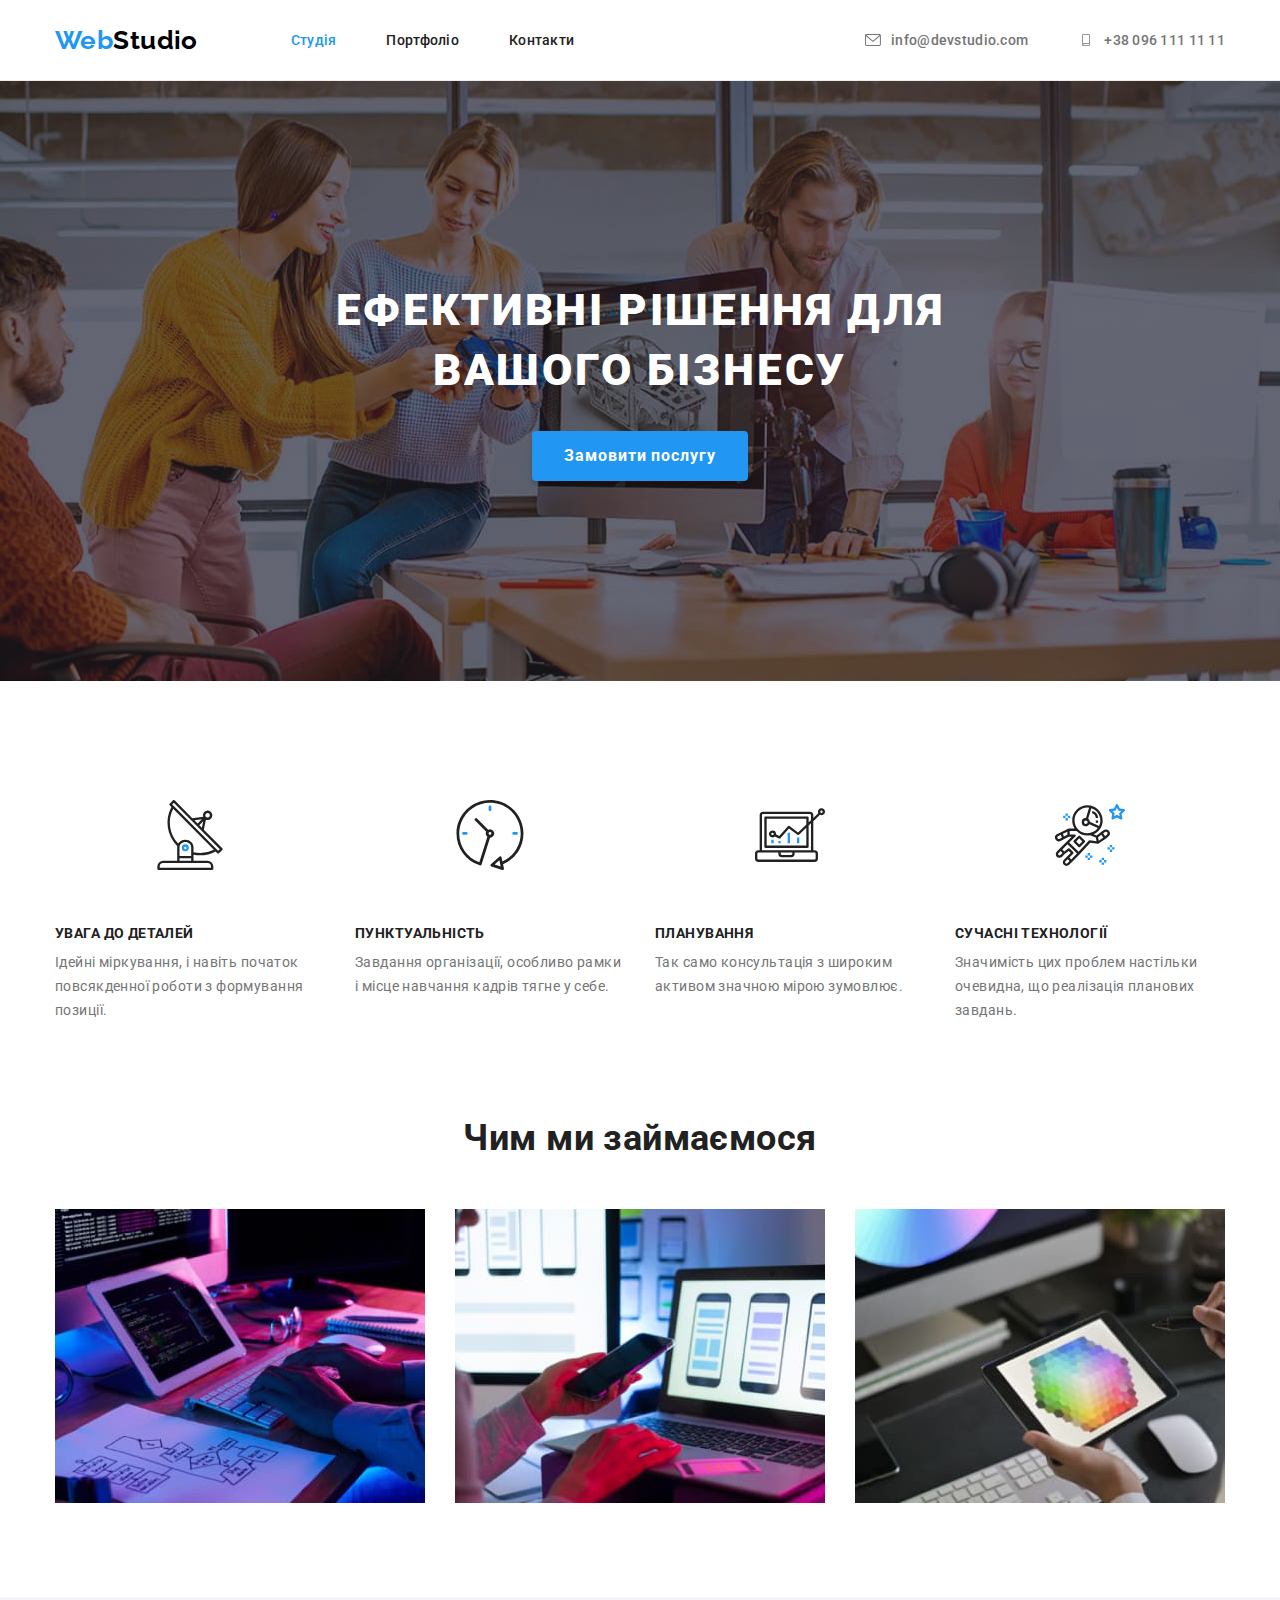
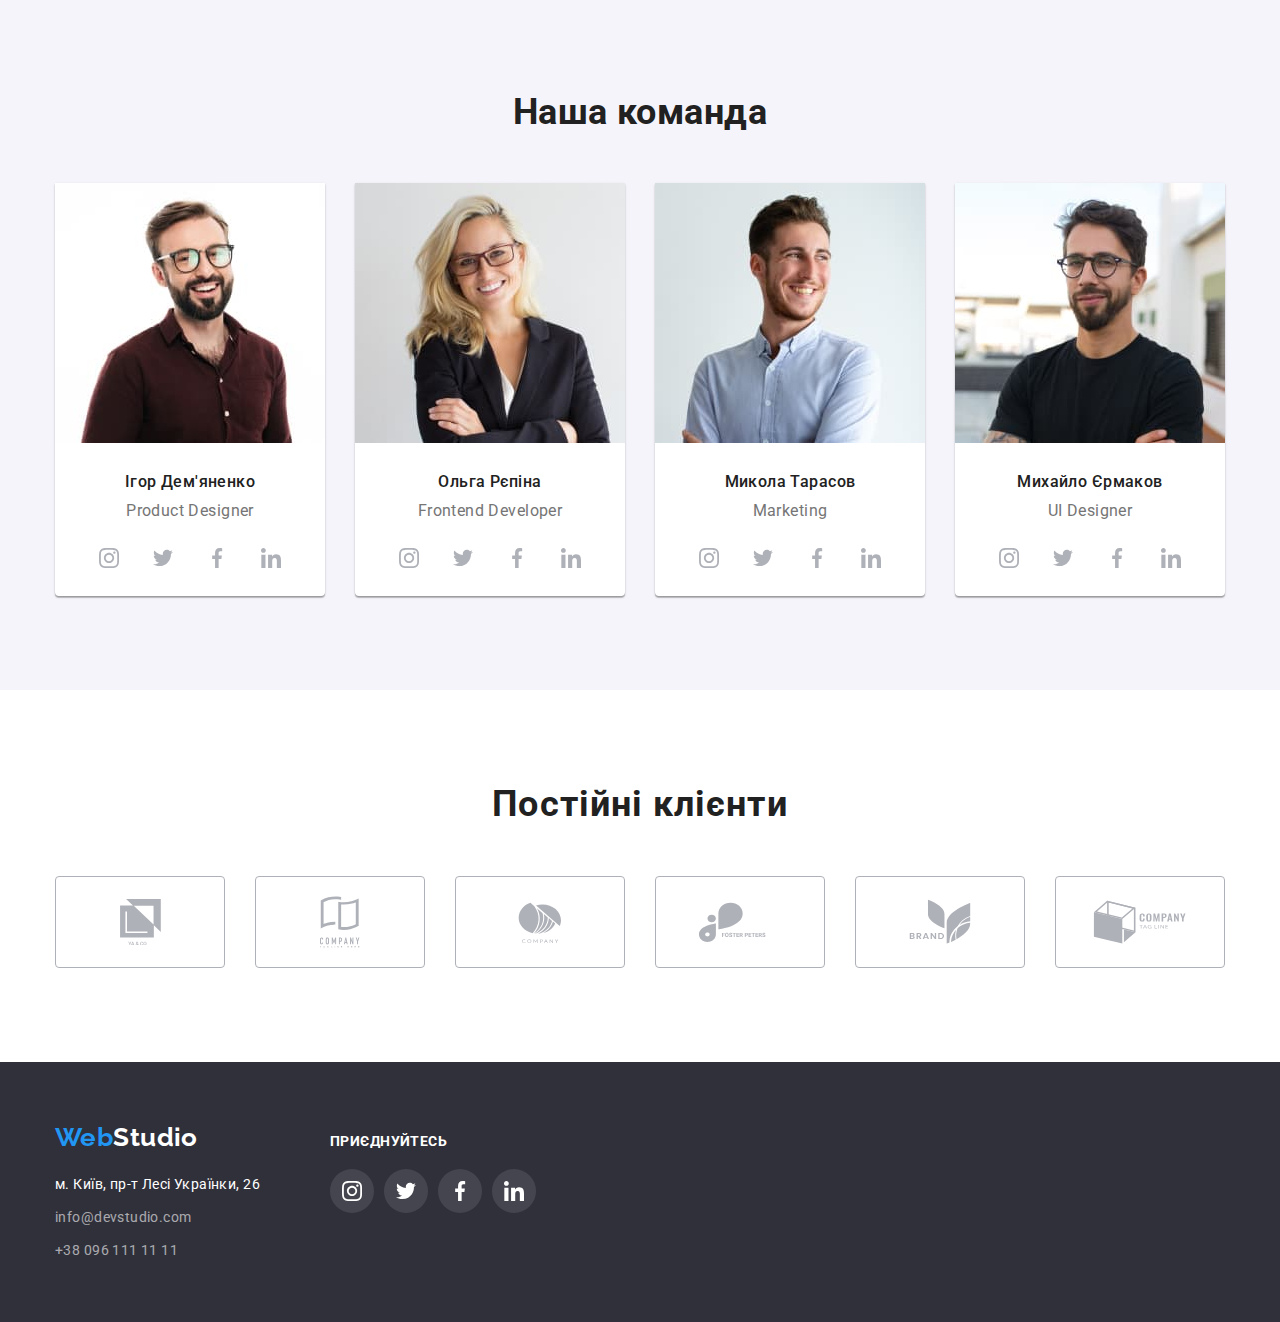
==== index.html @ 365c4e17 "hw-4`s done/icon/sprite/svg/background" ====
<!DOCTYPE html>
<html lang="uk">
<head>
    <meta charset="UTF-8">
    <meta http-equiv="X-UA-Compatible" content="IE=edge">
    <meta name="viewport" content="width=device-width, initial-scale=1.0">
    <title>Document</title>
    <link href="https://fonts.googleapis.com/css2?family=Raleway:wght@700&family=Roboto:wght@400;500;700;900&display=swap" rel="stylesheet">
    <link rel="stylesheet" href="https://cdnjs.cloudflare.com/ajax/libs/modern-normalize/1.1.0/modern-normalize.min.css">
    <link rel="stylesheet" href="./css/styles.css">
</head>
<body> 
    <header class="header">
        <div class="container line-nav">
            <nav class="navigation">
                <a href="" class="header-logo">Web<span class="colorsplit-header">Studio</span></a>
                <ul class="site-nav">
                    <li class="nav-link"><a href="./index.html" class="link current">Студія</a></li>
                    <li class="nav-link"><a href="./portfolio.html" class="link">Портфоліо</a></li>
                    <li class="nav-link"><a href="" class="link">Контакти</a></li>
                </ul>
            </nav>
            <ul class="contact-links">
                <li class="icon-mail">
                    <svg class="icon-envelope" width="16px" height="12px">
                        <use href="./images/icons.svg#icon-envelope_icon"></use>
                    </svg>
                    <a href="mailto:info@devstudio.com" class="mail">info@devstudio.com</a>
                </li>
                <li class="icon-phone">
                    <svg class="icon-smartphone" width="16px" height="12px">
                        <use href="./images/icons.svg#icon-smartphone_icon"></use>
                    </svg>
                    <a href="tel:+380961111111" class="phone">+38 096 111 11 11</a>
                </li>
            </ul>
        </div>
    </header>
<main>
    <section class="hero">
        <div class="container">
                    <h1 class="hero-title">Ефективні рішення для вашого бізнесу</h1>
                    <button type="button" class="button-hero">Замовити послугу</button>
        </div>
    </section>
    <section class="benefits">
        <div class="container">
            <ul class="benefits-list">
                <li class="benefits-item">
                    <h2 class="benefits-title antena">УВАГА ДО ДЕТАЛЕЙ</h2>
                    <p class="benefits-text">Ідейні міркування, і навіть початок повсякденної роботи з формування позиції.</p>
                </li>
                <li class="benefits-item">
                    <h2 class="benefits-title clock">ПУНКТУАЛЬНІСТЬ</h2>
                    <p class="benefits-text">Завдання організації, особливо рамки і місце навчання кадрів тягне у себе.</p>
                </li>
                <li class="benefits-item">
                    <h2 class="benefits-title laptop">ПЛАНУВАННЯ</h2>
                    <p class="benefits-text">Так само консультація з широким активом значною мірою зумовлює.</p>
                </li>
                <li class="benefits-item">
                    <h2 class="benefits-title astronaut">СУЧАСНІ ТЕХНОЛОГІЇ</h2>
                    <p class="benefits-text">Значимість цих проблем настільки очевидна, що реалізація планових завдань.</p>
                </li>
            </ul>
        </div>
    </section>
    <section class="services">
        <div class="container">
            <h2 class="services-title">Чим ми займаємося</h2>
        <ul class="services-list">
            <li class="services-img"><img src="./images/pc.jpg" alt="Створення програми за допомогою написання коду" width="370" class="services-pictures"></li>
            <li class="services-img"><img src="./images/notepad.jpg" alt="Вибір макету для створеної програми" width="370" class="services-pictures"></li>
            <li class="services-img"><img src="./images/img.jpg" alt="Оформлення зовнішнього вигляду програми" width="370" class="services-pictures"></li>
        </ul>
        </div>
    </section>
    <section class="team">
        <div class="container">
            <h2 class="team-title">Наша команда</h2>
            <ul class="team-list">
                <li class="team-item">
                    <img src="./images/igor.jpg" alt="" width="270" class="portrait">
                    <div class="portrait-description">
                        <h3 class="name-title">Ігор Дем'яненко</h3>
                        <p class="speciality">Product Designer</p>
                        <ul class="social-links-list">
                            <li class="social-list-item">
                                <a href="" class="social-link">
                                    <svg class="social-link-icon" width="20" height="20">
                                        <use href="./images/icons.svg#icon-instagram_logo"></use>
                                    </svg>
                                </a>
                            </li>
                            <li class="social-list-item">
                                <a href="" class="social-link">
                                    <svg class="social-link-icon" width="20" height="20">
                                        <use href="./images/icons.svg#icon-twitter_logo"></use>
                                    </svg>
                                </a>
                            </li>
                            <li class="social-list-item">
                                <a href="" class="social-link">
                                    <svg class="social-link-icon" width="20" height="20">
                                        <use href="./images/icons.svg#icon-facebook_logo"></use>
                                    </svg>
                                </a>
                            </li>
                            <li class="social-list-item">
                                <a href="" class="social-link">
                                    <svg class="social-link-icon" width="20" height="20">
                                        <use href="./images/icons.svg#icon-linked_in_logo"></use>
                                    </svg>
                                </a>
                            </li>
                        </ul>
                    </div>
                </li>
                <li class="team-item">
                    <img src="./images/olga.jpg" alt="" width="270" class="portrait">
                    <div class="portrait-description">
                        <h3 class="name-title">Ольга Рєпіна</h3>
                        <p class="speciality">Frontend Developer</p>
                        <ul class="social-links-list">
                            <li class="social-list-item">
                                <a href="" class="social-link">
                                    <svg class="social-link-icon" width="20" height="20">
                                        <use href="./images/icons.svg#icon-instagram_logo"></use>
                                    </svg>
                                </a>
                            </li>
                            <li class="social-list-item">
                                <a href="" class="social-link">
                                    <svg class="social-link-icon" width="20" height="20">
                                        <use href="./images/icons.svg#icon-twitter_logo"></use>
                                    </svg>
                                </a>
                            </li>
                            <li class="social-list-item">
                                <a href="" class="social-link">
                                    <svg class="social-link-icon" width="20" height="20">
                                        <use href="./images/icons.svg#icon-facebook_logo"></use>
                                    </svg>
                                </a>
                            </li>
                            <li class="social-list-item">
                                <a href="" class="social-link">
                                    <svg class="social-link-icon" width="20" height="20">
                                        <use href="./images/icons.svg#icon-linked_in_logo"></use>
                                    </svg>
                                </a>
                            </li>
                        </ul>
                    </div>
                </li>
                <li class="team-item">
                    <img src="./images/mykola.jpg" alt="" width="270" class="portrait">
                    <div class="portrait-description">
                        <h3 class="name-title">Микола Тарасов</h3>
                        <p class="speciality">Marketing</p>
                        <ul class="social-links-list">
                            <li class="social-list-item">
                                <a href="" class="social-link">
                                    <svg class="social-link-icon" width="20" height="20">
                                        <use href="./images/icons.svg#icon-instagram_logo"></use>
                                    </svg>
                                </a>
                            </li>
                            <li class="social-list-item">
                                <a href="" class="social-link">
                                    <svg class="social-link-icon" width="20" height="20">
                                        <use href="./images/icons.svg#icon-twitter_logo"></use>
                                    </svg>
                                </a>
                            </li>
                            <li class="social-list-item">
                                <a href="" class="social-link">
                                    <svg class="social-link-icon" width="20" height="20">
                                        <use href="./images/icons.svg#icon-facebook_logo"></use>
                                    </svg>
                                </a>
                            </li>
                            <li class="social-list-item">
                                <a href="" class="social-link">
                                    <svg class="social-link-icon" width="20" height="20">
                                        <use href="./images/icons.svg#icon-linked_in_logo"></use>
                                    </svg>
                                </a>
                            </li>
                        </ul>
                    </div>                   
                </li>
                <li class="team-item">
                    <img src="./images/mykhailo.jpg" alt="" width="270" class="portrait">
                    <div class="portrait-description">
                        <h3 class="name-title">Михайло Єрмаков</h3>
                        <p class="speciality">UI Designer</p>
                        <ul class="social-links-list">
                            <li class="social-list-item">
                                <a href="" class="social-link">
                                    <svg class="social-link-icon" width="20" height="20">
                                        <use href="./images/icons.svg#icon-instagram_logo"></use>
                                    </svg>
                                </a>
                            </li>
                            <li class="social-list-item">
                                <a href="" class="social-link">
                                    <svg class="social-link-icon" width="20" height="20">
                                        <use href="./images/icons.svg#icon-twitter_logo"></use>
                                    </svg>
                                </a>
                            </li>
                            <li class="social-list-item">
                                <a href="" class="social-link">
                                    <svg class="social-link-icon" width="20" height="20">
                                        <use href="./images/icons.svg#icon-facebook_logo"></use>
                                    </svg>
                                </a>
                            </li>
                            <li class="social-list-item">
                                <a href="" class="social-link">
                                    <svg class="social-link-icon" width="20" height="20">
                                        <use href="./images/icons.svg#icon-linked_in_logo"></use>
                                    </svg>
                                </a>
                            </li>
                        </ul>
                    </div>
                </li>
            </ul>
        </div>
    </section>
    <section class="partners">
        <div class="container">
            <h2 class="partners-title">Постійні клієнти</h2>
            <ul class="partners-list">
                <li class="partners-item">
                    <a href="" class="partners-link">
                        <svg class="partners-logo" width="41px" height="46.7px">
                            <use href="./images/icons.svg#icon-ya_co_logo"></use>
                        </svg>
                    </a>
                </li>
                <li class="partners-item">
                    <a href="" class="partners-link">
                        <svg class="partners-logo" width="40px" height="52px">
                            <use href="./images/icons.svg#icon-tagline_here_logo"></use>
                        </svg>
                    </a>
                </li>
                <li class="partners-item">
                    <a href="" class="partners-link">
                        <svg class="partners-logo" width="43.46px" height="41.18px">
                            <use href="./images/icons.svg#icon-company_logo"></use>
                        </svg>
                    </a>
                </li>
                <li class="partners-item">
                    <a href="" class="partners-link">
                        <svg class="partners-logo" width="84.44px" height="40.62px">
                            <use href="./images/icons.svg#icon-foster_peters_logo"></use>
                        </svg>
                    </a>
                </li>
                <li class="partners-item">
                    <a href="" class="partners-link">
                        <svg class="partners-logo" width="62.54px" height="45.43px">
                            <use href="./images/icons.svg#icon-brand_logo"></use>
                        </svg>
                    </a>
                </li>
                <li class="partners-item">
                    <a href="" class="partners-link">
                        <svg class="partners-logo" width="93.79px" height="43.93px">
                            <use href="./images/icons.svg#icon-comp_tagline_logo"></use>
                        </svg>
                    </a>
                </li>
            </ul>
        </div>
    </section>
</main>
    <footer class="footer">
        <div class="container bottom">
            <div>
                <a href="" class="footer-logo">Web<span class="colorsplit-footer">Studio</span></a>
                <address class="address">
                    <ul class="address-list">
                        <li class="address-items">
                            <a href="" class="map-location">м. Київ, пр-т Лесі Українки, 26</a>
                        </li>
                        <li class="address-items">
                            <a href="mailto:info@devstudio.com" class="mail-footer">info@devstudio.com</a>
                        </li>
                        <li class="address-items">
                            <a href="tel:+380961111111" class="phone-footer">+38 096 111 11 11</a>
                        </li>
                    </ul>
                </address>
            </div>
            <div class="social-container">
                <h3 class="connect-title">приєднуйтесь</h3>
                <ul class="soc-links-list">
                    <li class="soc-link-item">
                        <a href="" class="soc-icon-link">
                            <svg class="soc-icon" width="20px" height="20px">
                                <use href="./images/icons.svg#icon-instagram_logo"></use>
                            </svg>
                        </a>
                    </li>
                    <li class="soc-link-item">
                        <a href="" class="soc-icon-link">
                            <svg class="soc-icon" width="20px" height="20px">
                                <use href="./images/icons.svg#icon-twitter_logo"></use>
                            </svg>
                        </a>
                    </li>
                    <li class="soc-link-item">
                        <a href="" class="soc-icon-link">
                            <svg class="soc-icon" width="20px" height="20px">
                                <use href="./images/icons.svg#icon-facebook_logo"></use>
                            </svg>
                        </a>
                    </li>
                    <li class="soc-link-item">
                        <a href="" class="soc-icon-link">
                            <svg class="soc-icon" width="20px" height="20px">
                                <use href="./images/icons.svg#icon-linked_in_logo"></use>
                            </svg>
                        </a>
                    </li>
                </ul>
            </div>
        </div>
    </footer>
</body>
</html>
---- css/styles.css ----
body {
    background-color: #FFFFFF;
    color:var(--main-title-text);
    font-family: Roboto, sans-serif;
    font-size: 14px;
    letter-spacing: 0.03em;
}
ul {
    list-style: none;
}
:root {
    --brand-blue-color: #2196F3;
    --main-title-text: #212121;
    --secondary-text: #757575;
    --background-color: #2F303A;
    --main-background-color: #ffffff;
    --logo-black-part: #000000;
    --border-elements-color: #ECECEC;
    --secondary-bg-color: #F5F4FA;
    --icons-default-color: #AFB1B8;
}

.container  {
    width: 1200px;
    padding-left: 15px;
    padding-right: 15px;
    margin-left: auto;
    margin-right: auto;
    margin-top: 0;
    margin-bottom: 0;
}

/* -------------------HEADER------------------ */
/* -------------------HEADER------------------ */
/* -------------------HEADER------------------ */

/* .header {
    border-bottom: 1px solid var(--border-elements-color);
}

.navigation {
    display: flex;
    align-items: center;
    padding: 0;
}

.site-nav {
    display: flex;
    margin: 0;
    padding: 0;
}

.container.navigation {
    display: flex;

}

.container.line-nav {
    display: flex;
    align-items: center;
}

.site-nav .link {
    color: var(--main-title-text);
    font-weight: 500;
    text-decoration: none;
    letter-spacing: 0.02em;
}

.site-nav .link.current {
    color: var(--brand-blue-color);
}

.site-nav .link:hover,
.site-nav .link:focus {
color: var(--brand-blue-color);
}

.header-logo {
    margin-right: 93px;

    color: var(--brand-blue-color);
    font-family: Raleway, sans-serif;
    text-decoration: none;
    font-weight: 700;
    font-size: 26px;
    line-height: 1.19;

}

.header-logo .colorsplit-header {
    color: var(--logo-black-part);
}

.link {
    display: inline-block;
    padding-top: 32px;
    padding-bottom: 32px;
}

.nav-link:not(:last-child) {
    margin-right: 50px;
}

.contact-links {
    display: flex;
    margin: 0;
    margin-left: auto;
}

.contact-links .mail:hover,
.contact-links .mail:focus {
    color: var(--brand-blue-color);
}

.contact-links .phone:hover,
.contact-links .phone:focus {
    color: var(--brand-blue-color);
}


.mail::before {
    content: '';
    display: inline-block;
    background-image: url('../images/envelope_icon.svg');
    background-repeat: no-repeat;
    background-position: center;
    background-size: 16px 12px;

}

.mail {

    margin-right: 50px;
    padding: 32px 0;

    text-decoration: none;
    color: var(--secondary-text);
    font-weight: 500;
    line-height: 1.17;
    letter-spacing: 0.02em;
}
.phone {
        padding: 32px 0;

    color: var(--secondary-text);
    text-decoration: none;
    font-weight: 500;
    line-height: 1.17;
    letter-spacing: 0.02em;
} */


.header {
    border-bottom: 1px solid var(--border-elements-color);
}

.navigation {
    display: flex;
    align-items: center;
    padding: 0;
}

.site-nav {
    display: flex;
    margin: 0;
    padding: 0;
}

.container.navigation {
    display: flex;

}

.container.line-nav {
    display: flex;
    align-items: center;
}

.site-nav .link {
    color: var(--main-title-text);
    font-weight: 500;
    text-decoration: none;
    letter-spacing: 0.02em;
}

.site-nav .link.current {
    color: var(--brand-blue-color);
}

.site-nav .link:hover,
.site-nav .link:focus {
color: var(--brand-blue-color);
}

.header-logo {
    margin-right: 93px;

    color: var(--brand-blue-color);
    font-family: Raleway, sans-serif;
    text-decoration: none;
    font-weight: 700;
    font-size: 26px;
    line-height: 1.19;

}

.header-logo .colorsplit-header {
    color: var(--logo-black-part);
}

.link {
    display: inline-block;
    padding-top: 32px;
    padding-bottom: 32px;
}

.nav-link:not(:last-child) {
    margin-right: 50px;
}

.contact-links {
    display: flex;
    margin: 0;
    margin-left: auto;
    padding: 0;
}

/* .contact-links .mail:hover,
.contact-links .mail:focus {
    color: var(--brand-blue-color);
} */


/* .contact-links .phone:hover,
.contact-links .phone:focus {
    color: var(--brand-blue-color);
} */

.icon-mail:hover .icon-envelope {
    fill: var(--brand-blue-color);
}
.mail:hover {
    color: var(--brand-blue-color);
}
.mail:focus {
    color: var(--brand-blue-color);
}
.mail:focus .icon-envelope {
    fill: var(--brand-blue-color);
}

.icon-mail {
    display: flex;
    align-items: center;
}

.icon-envelope {
    display: inline-block;
    margin-right: 10px;
    fill: var(--secondary-text);
    
}

.icon-phone:hover .icon-smartphone {
    fill: var(--brand-blue-color);
}
.phone:hover {
    color: var(--brand-blue-color);
}
.phone:focus {
    color: var(--brand-blue-color);
}
.phone:focus .icon-smartphone {
    fill: var(--brand-blue-color);
}



.icon-phone {
    display: flex;
    align-items: center;
}

.icon-smartphone {
    display: inline-block;
    margin-right: 10px;
    fill: var(--secondary-text);
    
}






.mail {
    margin-right: 50px;
    padding: 32px 0;

    text-decoration: none;
    color: var(--secondary-text);
    font-weight: 500;
    line-height: 1.17;
    letter-spacing: 0.02em;
}
.phone {
    padding: 32px 0;

    color: var(--secondary-text);
    text-decoration: none;
    font-weight: 500;
    line-height: 1.17;
    letter-spacing: 0.02em;
}


/* -------------------HEADER------------------ */
/* -------------------HEADER------------------ */
/* -------------------HEADER------------------ */



/* ----------------MAIN---------------- */
/* ----------------MAIN---------------- */
/* ----------------MAIN---------------- */


/* ------------------HERO------------------ */
/* ------------------HERO------------------ */
/* ------------------HERO------------------ */

.hero {
    max-width: 1600px;

    background-color: var(--background-color);
    background-image: linear-gradient(
        rgba(47, 48, 58, 0.4), 
        rgba(47, 48, 58, 0.4)
    ),
    url(../images/hero-bg.jpg);
    background-repeat: no-repeat;
    background-position: center;
    background-size: cover;

    margin-bottom: 0;
    margin-left: auto;
    margin-right: auto;
    padding: 200px 0;
}

.hero .hero-title {
    margin: 0 auto 30px;
    display: block;

    width: 696px;
    color: var(--main-background-color);
    text-align: center;
    text-transform: uppercase;
    font-weight: 900;
    font-size: 44px;
    line-height: 1.36;
    letter-spacing: 0.06em;
}


.button-hero {
    display: block;
    margin-left: auto;
    margin-right: auto;
    padding: 10px 32px;
    
    font-size: 16px;
    background-color: var(--brand-blue-color);
    color: var(--main-background-color);
    text-align: center;
    line-height: 1.87;
    cursor: pointer;
    border: none;
    font-weight: 700;
    font-family: Roboto, sans-serif;
    letter-spacing: 0.06em;
    border-radius: 4px;
    box-shadow: 0px 4px 4px rgba(0, 0, 0, 0.15);
}
/* ------------------HERO------------------ */
/* ------------------HERO------------------ */
/* ------------------HERO------------------ */


/* ------------------BENEFITS---------------- */
/* ------------------BENEFITS---------------- */
/* ------------------BENEFITS---------------- */

.benefits {
    margin-bottom: 0;
    padding-top: 94px;
    padding-bottom: 94px; 
}

.benefits-list {
    margin-top: 0;
    margin-bottom: 0;
    display: flex;
    padding-left: 0;
}

.benefits-item {
    width: 270px;
}

.benefits-item:not(:last-child) {
    margin-right: 30px;
}

.benefits-title.antena::before {
    content: '';
    display: block;
    height: 120px;
    background-image: url('../images/antenna.svg');
    background-repeat: no-repeat;
    background-position: center;
    margin-bottom: 30px;
}

.benefits-title.clock::before {
    content: '';
    display: block;
    height: 120px;
    background-image: url('../images/clock.svg');
    background-repeat: no-repeat;
    background-position: center;
    margin-bottom: 30px;
}

.benefits-title.laptop::before {
    content: '';
    display: block;
    height: 120px;
    background-image: url('../images/laptop.svg');
    background-repeat: no-repeat;
    background-position: center;
    margin-bottom: 30px;
}

.benefits-title.astronaut::before {
    content: '';
    display: block;
    height: 120px;
    background-image: url('../images/astronaut.svg');
    background-repeat: no-repeat;
    background-position: center;
    margin-bottom: 30px;
}

.benefits-title {
    margin-top: 0;
    margin-bottom: 0;

    font-size: 14px;
    line-height: 1.17;
    text-transform: uppercase;
}

.benefits-text {
    margin-top: 10px;
    margin-bottom: 0;

    line-height: 1.7;
    color: var(--secondary-text);
}
/* ------------------BENEFITS---------------- */
/* ------------------BENEFITS---------------- */
/* ------------------BENEFITS---------------- */



/* ----------------SERVICES----------------- */
/* ----------------SERVICES----------------- */
/* ----------------SERVICES----------------- */

.services {
    margin-bottom: 0;
    padding-bottom: 94px;
}

.services-title {
    margin-top: 0;
    margin-bottom: 50px;

    text-align: center;
    font-size: 36px;
    line-height: 1.17;
}

.services-list {
    display: flex;
    margin: 0;
    padding-left: 0;
}

.services-pictures {
    display: block;
}

.services-img:not(:last-child) {
    margin-right: 30px;
}
/* ----------------SERVICES----------------- */
/* ----------------SERVICES----------------- */
/* ----------------SERVICES----------------- */




/* -----------------OUR TEAM----------------- */
/* -----------------OUR TEAM----------------- */
/* -----------------OUR TEAM----------------- */

.team {
    background-color: var(--secondary-bg-color);

    padding-top: 94px;
    padding-bottom: 94px;
}

.team-title {
    margin-top: 0;
    margin-bottom: 50px;

    text-align: center;
    font-size: 36px;
    line-height: 1.17;
}
.team-list {
    display: flex;
    padding: 0;
    margin: 0;
}
.team-item:not(:last-child) {
    margin-right: 30px;
}

.team-item {
    box-shadow: 0px 1px 3px rgba(0, 0, 0, 0.12), 0px 1px 1px rgba(0, 0, 0, 0.14), 0px 2px 1px rgba(0, 0, 0, 0.2);
    background: var(--main-background-color);
    border-radius: 0px 0px 4px 4px;
}

.portrait {
    display: block;
}

.portrait-description {
    padding-top: 30px;
    padding-bottom: 16px;

}

.name-title {
    margin-bottom: 10px;
    margin-top: 0;
    font-weight: 500;
    font-size: 16px;
    line-height: 1.17;
    text-align: center;
}

.speciality {
    margin-top: 0;
    margin-bottom: 16px;
    font-size: 16px;
    line-height: 1.17;
    color: var(--secondary-text);
    text-align: center;
}

.social-links-list {
    display: flex;
    padding: 0;
    justify-content: center;
    gap: 10px;

}
.social-list-item {
    width: 44px;
    height: 44px;
}
.social-link {
    display: flex;
    align-items: center;
    justify-content: center;

    height: 100%;
    width: 100%;
    border-radius: 50%;
}
.social-link-icon {
    fill: var(--icons-default-color)
}

.social-link:hover,
.social-link:focus {
    background-color: var(--brand-blue-color);
    box-shadow: 0px 1px 3px rgba(0, 0, 0, 0.12), 0px 1px 1px rgba(0, 0, 0, 0.14), 0px 2px 1px rgba(0, 0, 0, 0.2);
}

.social-link:hover .social-link-icon {
    fill: var(--main-background-color);
}
.social-link:focus .social-link-icon {
    fill: var(--main-background-color);
}
/* -----------------OUR TEAM----------------- */
/* -----------------OUR TEAM----------------- */
/* -----------------OUR TEAM----------------- */


/* ----------------PARTNERS-------------- */
/* ----------------PARTNERS-------------- */
/* ----------------PARTNERS-------------- */
.partners {
    padding-top: 94px;
    padding-bottom: 94px;
}

.partners-title {
    margin: 0 0 50px;

    font-size: 36px;
    line-height: 1.16;
    text-align: center;
    letter-spacing: 0.03em;
}

.partners-list {
    display: flex;
    gap: 30px;
    justify-content: center;
    padding-left: 0;
    margin: 0;

}

.partners-item {
    width: 170px;
    height: 92px;
    border: 1px solid #AFB1B8;
    border-radius: 4px;
}

.partners-link {
    width: 100%;
    height: 100%;
    display: flex;
    justify-content: center;
    align-items: center;
}

.partners-item:hover,
.partners-item:focus {
    border-color: var(--brand-blue-color);
}

.partners-item:hover .partners-logo {
    fill: var(--brand-blue-color);
}

.partners-link:focus .partners-logo {
    fill: var(--brand-blue-color);
}

.partners-logo {
    display: flex;
    fill: var(--icons-default-color);
}
/* ----------------PARTNERS-------------- */
/* ----------------PARTNERS-------------- */
/* ----------------PARTNERS-------------- */


/* ----------------MAIN---------------- */
/* ----------------MAIN---------------- */
/* ----------------MAIN---------------- */


/* ----------------FOOTER--------------- */
/* ----------------FOOTER--------------- */
/* ----------------FOOTER--------------- */

.footer {
    background-color: var(--background-color);

}

.footer {
    padding-top: 60px;
    padding-bottom: 60px;
}

.footer-logo {
    display: block;
    margin-bottom: 20px;

    color: var(--brand-blue-color);
    font-family: Raleway, sans-serif;
    text-decoration: none;
    font-weight: 700;
    font-size: 26px;
    line-height: 1.19;
}

.address-list {
    margin-top: 0;
    margin-bottom: 0;
    padding-left: 0;
}

.footer-logo .colorsplit-footer {
    color: var(--main-background-color);
}

.address {
    font-style: normal;
}

.address-items {
    display: block;
}

.address-items:not(:last-child) {
    margin-bottom: 9px;
}

.map-location {
    line-height: 1.7;
    color: var(--main-background-color);
    text-decoration: none;
}
.mail-footer,
.phone-footer {
    line-height: 1.7;
    color: rgba(255, 255, 255, 0.6);
    text-decoration: none;
}
.mail-footer:hover,
.mail-footer:focus {
    color: var(--brand-blue-color);
}
.phone-footer:hover,
.phone-footer:focus {
    color: var(--brand-blue-color);
}



/* -----------------LOGOS FOOTER ----------- */
/* -----------------LOGOS FOOTER ----------- */
/* -----------------LOGOS FOOTER ----------- */

.connect-title {
margin: 0 0 20px;

font-size: 14px;
line-height: 16px;
text-transform: uppercase;
color: var(--main-background-color);
}

.soc-links-list {
display: flex;
gap: 10px;
padding: 0;
margin: 0;
}

.soc-link-item {
width: 44px;
height: 44px;

}

.soc-icon {
fill: var(--main-background-color);
}

.soc-icon-link {
width: 100%;
height: 100%;
display: flex;
justify-content: center;
align-items: center;
background-color: rgba(255, 255, 255, 0.1);
border-radius: 50%;
}

.soc-icon-link:hover,
.soc-icon-link:focus {
    background-color: var(--brand-blue-color);
}

.container.bottom {
display: flex;
align-items: baseline;
}
.social-container {
    margin-left: 70px;
}
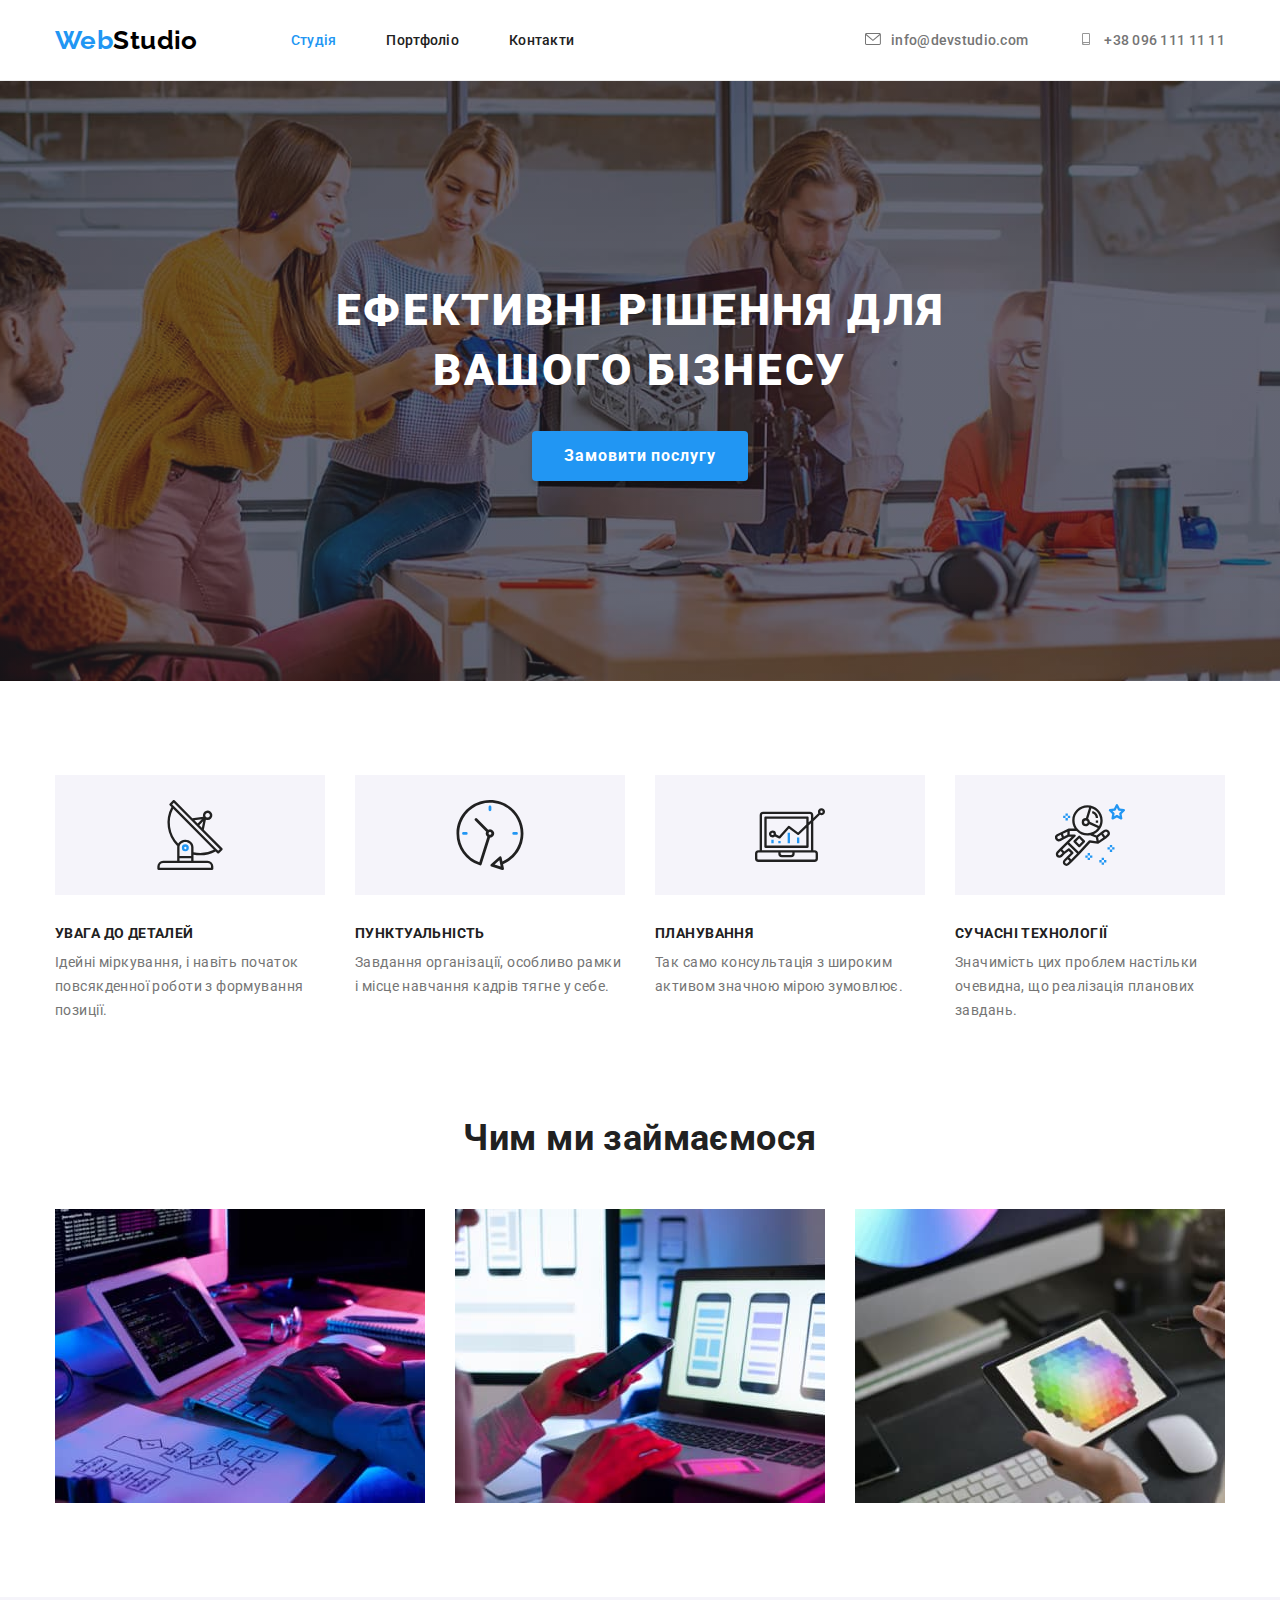
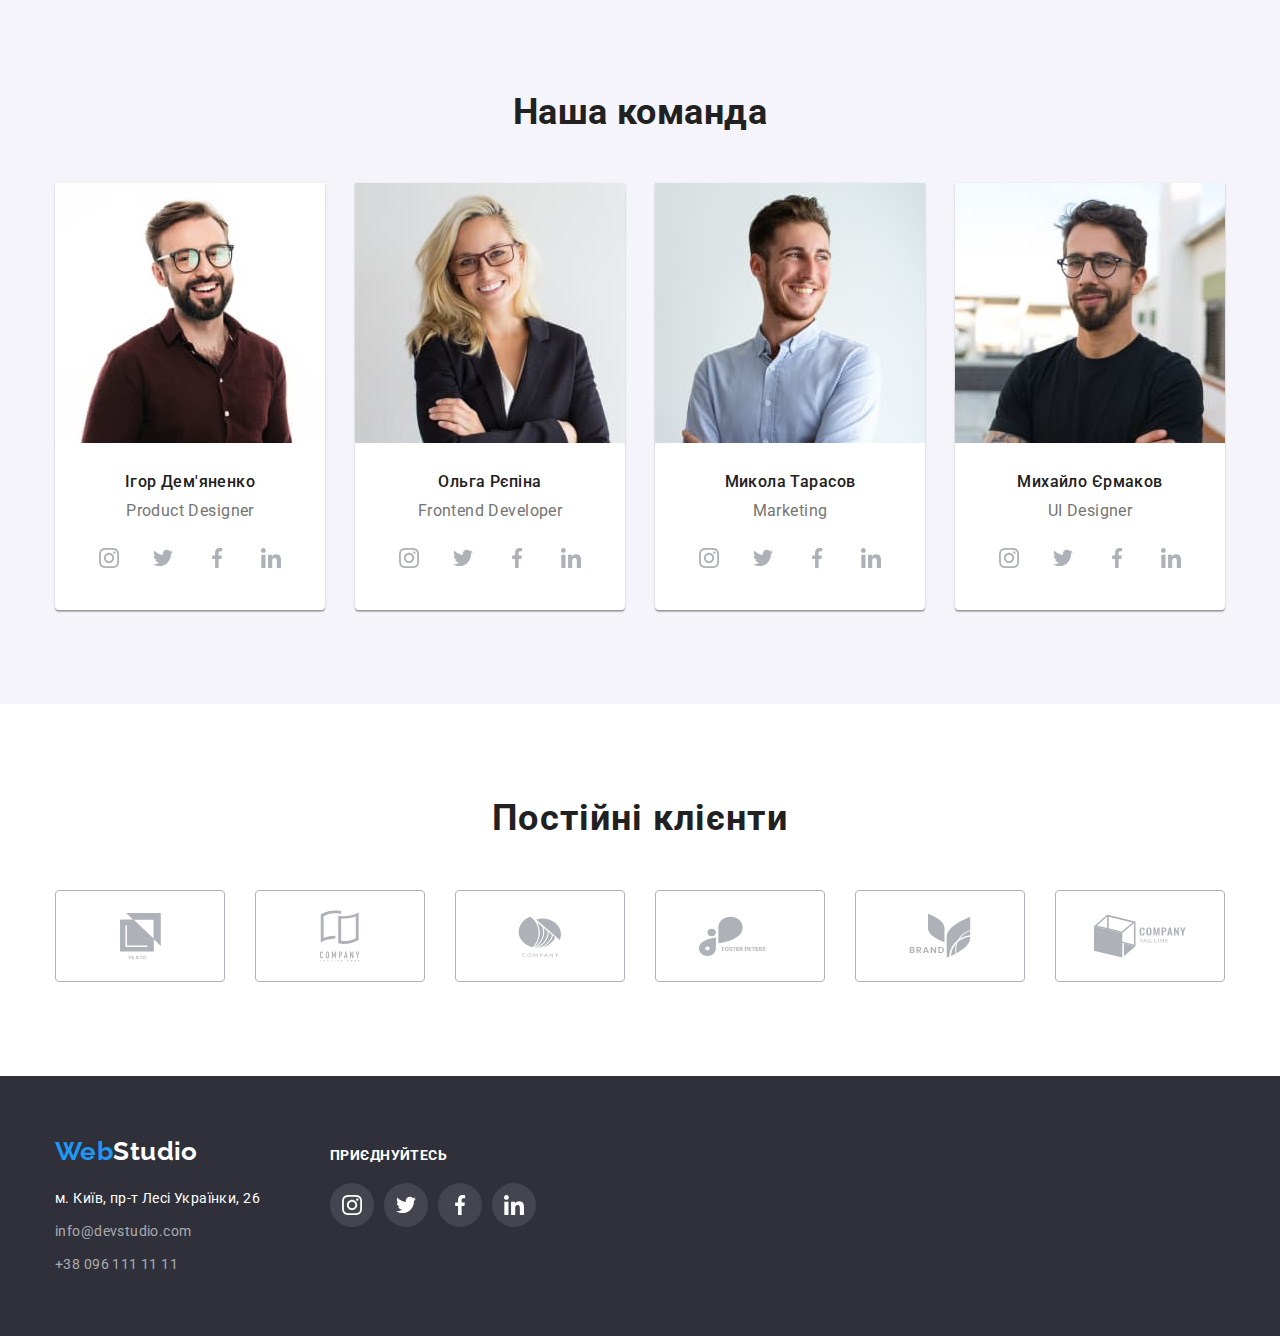
==== commit df09b5b7: "hover-portfolio/padding16-30px/var/link-to-svg/" ====
--- a/index.html
+++ b/index.html
@@ -22,16 +22,15 @@
             </nav>
             <ul class="contact-links">
                 <li class="icon-mail">
-                    <svg class="icon-envelope" width="16px" height="12px">
-                        <use href="./images/icons.svg#icon-envelope_icon"></use>
-                    </svg>
-                    <a href="mailto:info@devstudio.com" class="mail">info@devstudio.com</a>
+                    <a href="mailto:info@devstudio.com" class="mail">
+                        <svg class="icon-envelope" width="16px" height="12px">
+                            <use href="./images/icons.svg#icon-envelope_icon"></use>
+                        </svg>info@devstudio.com</a>
                 </li>
                 <li class="icon-phone">
-                    <svg class="icon-smartphone" width="16px" height="12px">
+                    <a href="tel:+380961111111" class="phone"><svg class="icon-smartphone" width="16px" height="12px">
                         <use href="./images/icons.svg#icon-smartphone_icon"></use>
-                    </svg>
-                    <a href="tel:+380961111111" class="phone">+38 096 111 11 11</a>
+                    </svg>+38 096 111 11 11</a>
                 </li>
             </ul>
         </div>
@@ -282,7 +281,7 @@
 </main>
     <footer class="footer">
         <div class="container bottom">
-            <div>
+            <div class="footer-addresss">
                 <a href="" class="footer-logo">Web<span class="colorsplit-footer">Studio</span></a>
                 <address class="address">
                     <ul class="address-list">
@@ -299,7 +298,7 @@
                 </address>
             </div>
             <div class="social-container">
-                <h3 class="connect-title">приєднуйтесь</h3>
+                <p class="connect-title">приєднуйтесь</p>
                 <ul class="soc-links-list">
                     <li class="soc-link-item">
                         <a href="" class="soc-icon-link">
--- a/css/styles.css
+++ b/css/styles.css
@@ -1,5 +1,5 @@
 body {
-    background-color: #FFFFFF;
+    background-color: var(--main-background-color);
     color:var(--main-title-text);
     font-family: Roboto, sans-serif;
     font-size: 14px;
@@ -421,6 +421,7 @@
     background-repeat: no-repeat;
     background-position: center;
     margin-bottom: 30px;
+    background-color: var(--secondary-bg-color);
 }
 
 .benefits-title.clock::before {
@@ -431,6 +432,7 @@
     background-repeat: no-repeat;
     background-position: center;
     margin-bottom: 30px;
+    background-color: var(--secondary-bg-color);
 }
 
 .benefits-title.laptop::before {
@@ -441,6 +443,7 @@
     background-repeat: no-repeat;
     background-position: center;
     margin-bottom: 30px;
+    background-color: var(--secondary-bg-color);
 }
 
 .benefits-title.astronaut::before {
@@ -451,6 +454,7 @@
     background-repeat: no-repeat;
     background-position: center;
     margin-bottom: 30px;
+    background-color: var(--secondary-bg-color);
 }
 
 .benefits-title {
@@ -553,7 +557,7 @@
 
 .portrait-description {
     padding-top: 30px;
-    padding-bottom: 16px;
+    padding-bottom: 30px;
 
 }
 
@@ -761,6 +765,7 @@
 .connect-title {
 margin: 0 0 20px;
 
+font-weight: 700;
 font-size: 14px;
 line-height: 16px;
 text-transform: uppercase;
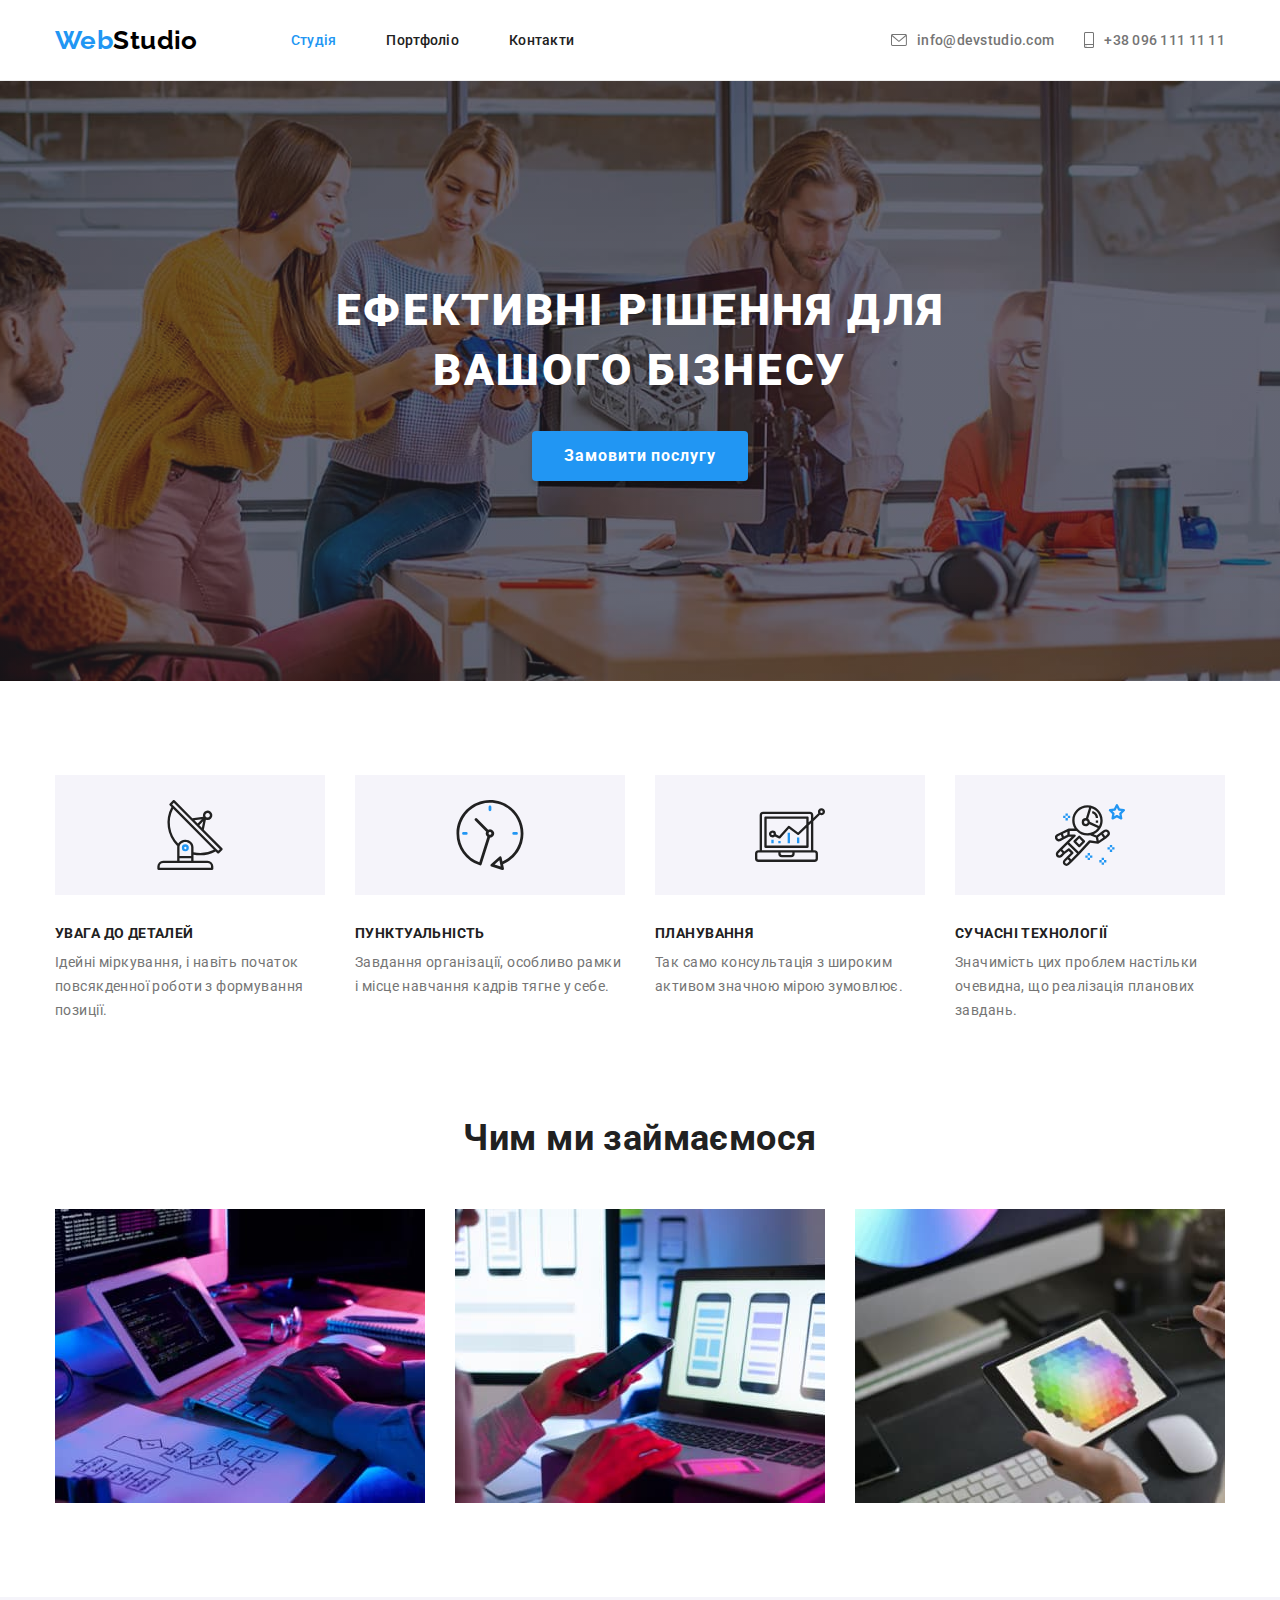
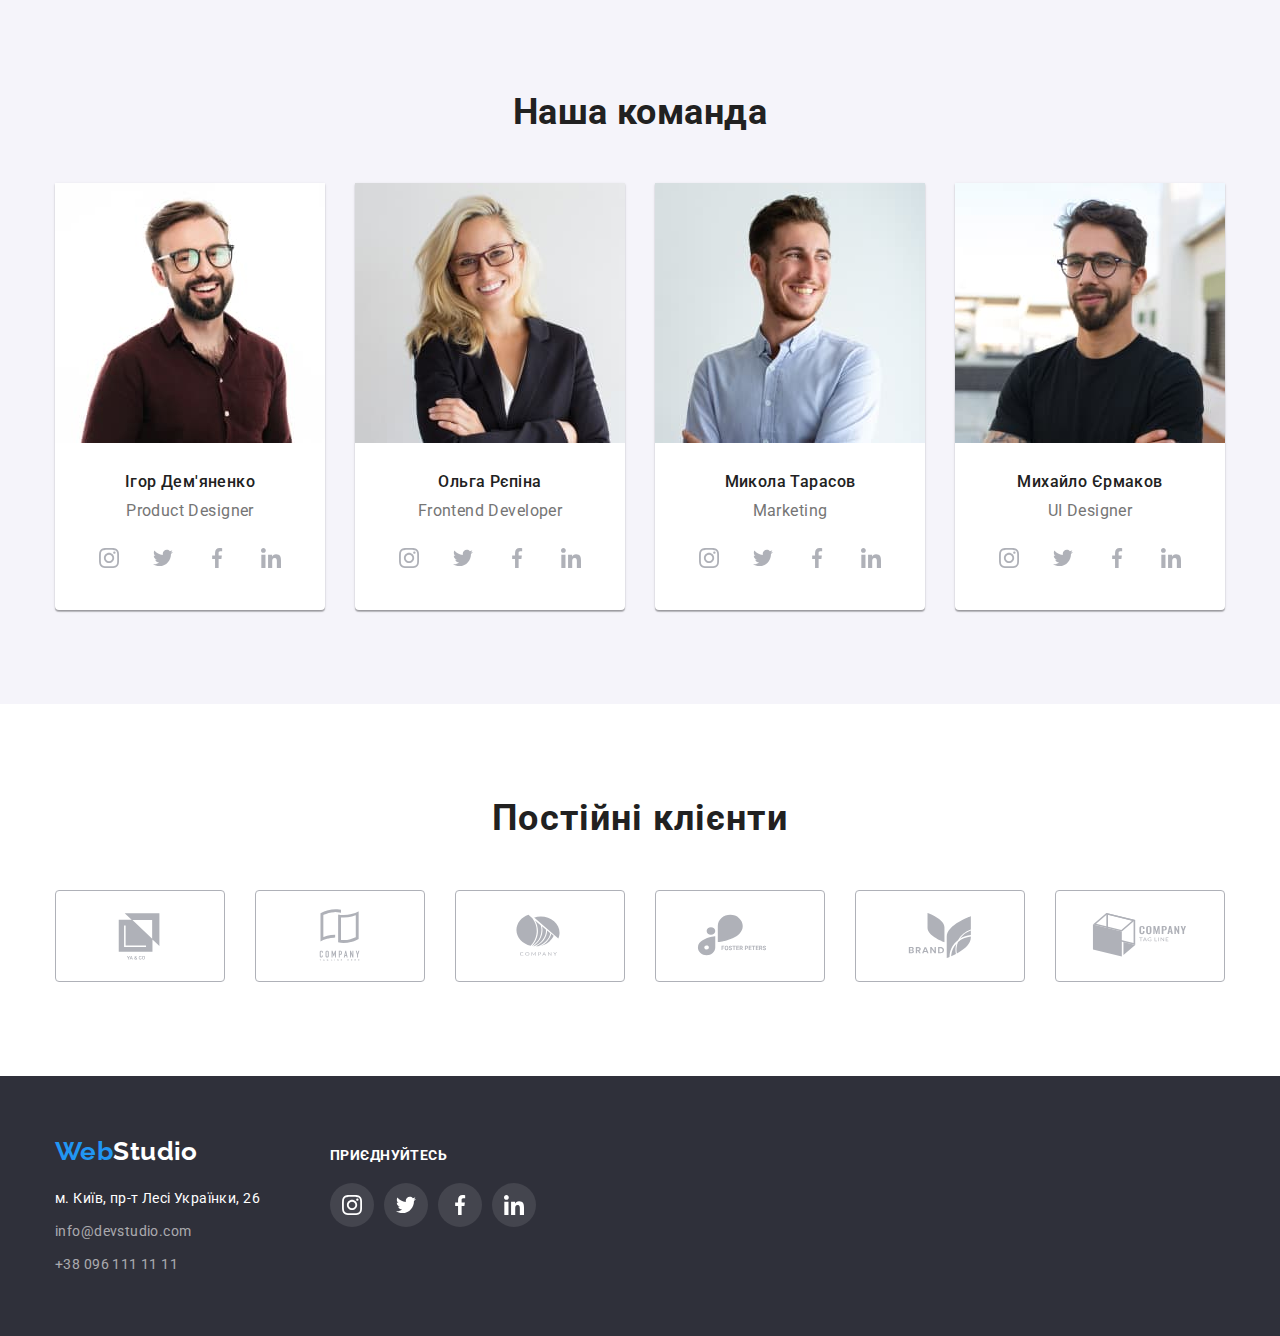
==== commit 7d08123d: "header margin 50->30, icon size 106x60," ====
--- a/index.html
+++ b/index.html
@@ -28,7 +28,7 @@
                         </svg>info@devstudio.com</a>
                 </li>
                 <li class="icon-phone">
-                    <a href="tel:+380961111111" class="phone"><svg class="icon-smartphone" width="16px" height="12px">
+                    <a href="tel:+380961111111" class="phone"><svg class="icon-smartphone" width="10px" height="16px">
                         <use href="./images/icons.svg#icon-smartphone_icon"></use>
                     </svg>+38 096 111 11 11</a>
                 </li>
@@ -235,42 +235,42 @@
             <ul class="partners-list">
                 <li class="partners-item">
                     <a href="" class="partners-link">
-                        <svg class="partners-logo" width="41px" height="46.7px">
+                        <svg class="partners-logo" width="106px" height="60px">
                             <use href="./images/icons.svg#icon-ya_co_logo"></use>
                         </svg>
                     </a>
                 </li>
                 <li class="partners-item">
                     <a href="" class="partners-link">
-                        <svg class="partners-logo" width="40px" height="52px">
+                        <svg class="partners-logo" width="106px" height="60px">
                             <use href="./images/icons.svg#icon-tagline_here_logo"></use>
                         </svg>
                     </a>
                 </li>
                 <li class="partners-item">
                     <a href="" class="partners-link">
-                        <svg class="partners-logo" width="43.46px" height="41.18px">
+                        <svg class="partners-logo" width="106px" height="60px">
                             <use href="./images/icons.svg#icon-company_logo"></use>
                         </svg>
                     </a>
                 </li>
                 <li class="partners-item">
                     <a href="" class="partners-link">
-                        <svg class="partners-logo" width="84.44px" height="40.62px">
+                        <svg class="partners-logo" width="106px" height="60px">
                             <use href="./images/icons.svg#icon-foster_peters_logo"></use>
                         </svg>
                     </a>
                 </li>
                 <li class="partners-item">
                     <a href="" class="partners-link">
-                        <svg class="partners-logo" width="62.54px" height="45.43px">
+                        <svg class="partners-logo" width="106px" height="60px">
                             <use href="./images/icons.svg#icon-brand_logo"></use>
                         </svg>
                     </a>
                 </li>
                 <li class="partners-item">
                     <a href="" class="partners-link">
-                        <svg class="partners-logo" width="93.79px" height="43.93px">
+                        <svg class="partners-logo" width="106px" height="60px">
                             <use href="./images/icons.svg#icon-comp_tagline_logo"></use>
                         </svg>
                     </a>
--- a/css/styles.css
+++ b/css/styles.css
@@ -295,9 +295,10 @@
 
 
 .mail {
-    margin-right: 50px;
+    margin-right: 30px;
     padding: 32px 0;
-
+    display: flex;
+    align-items: center;
     text-decoration: none;
     color: var(--secondary-text);
     font-weight: 500;
@@ -306,6 +307,8 @@
 }
 .phone {
     padding: 32px 0;
+    display: flex;
+    align-items: center;
 
     color: var(--secondary-text);
     text-decoration: none;
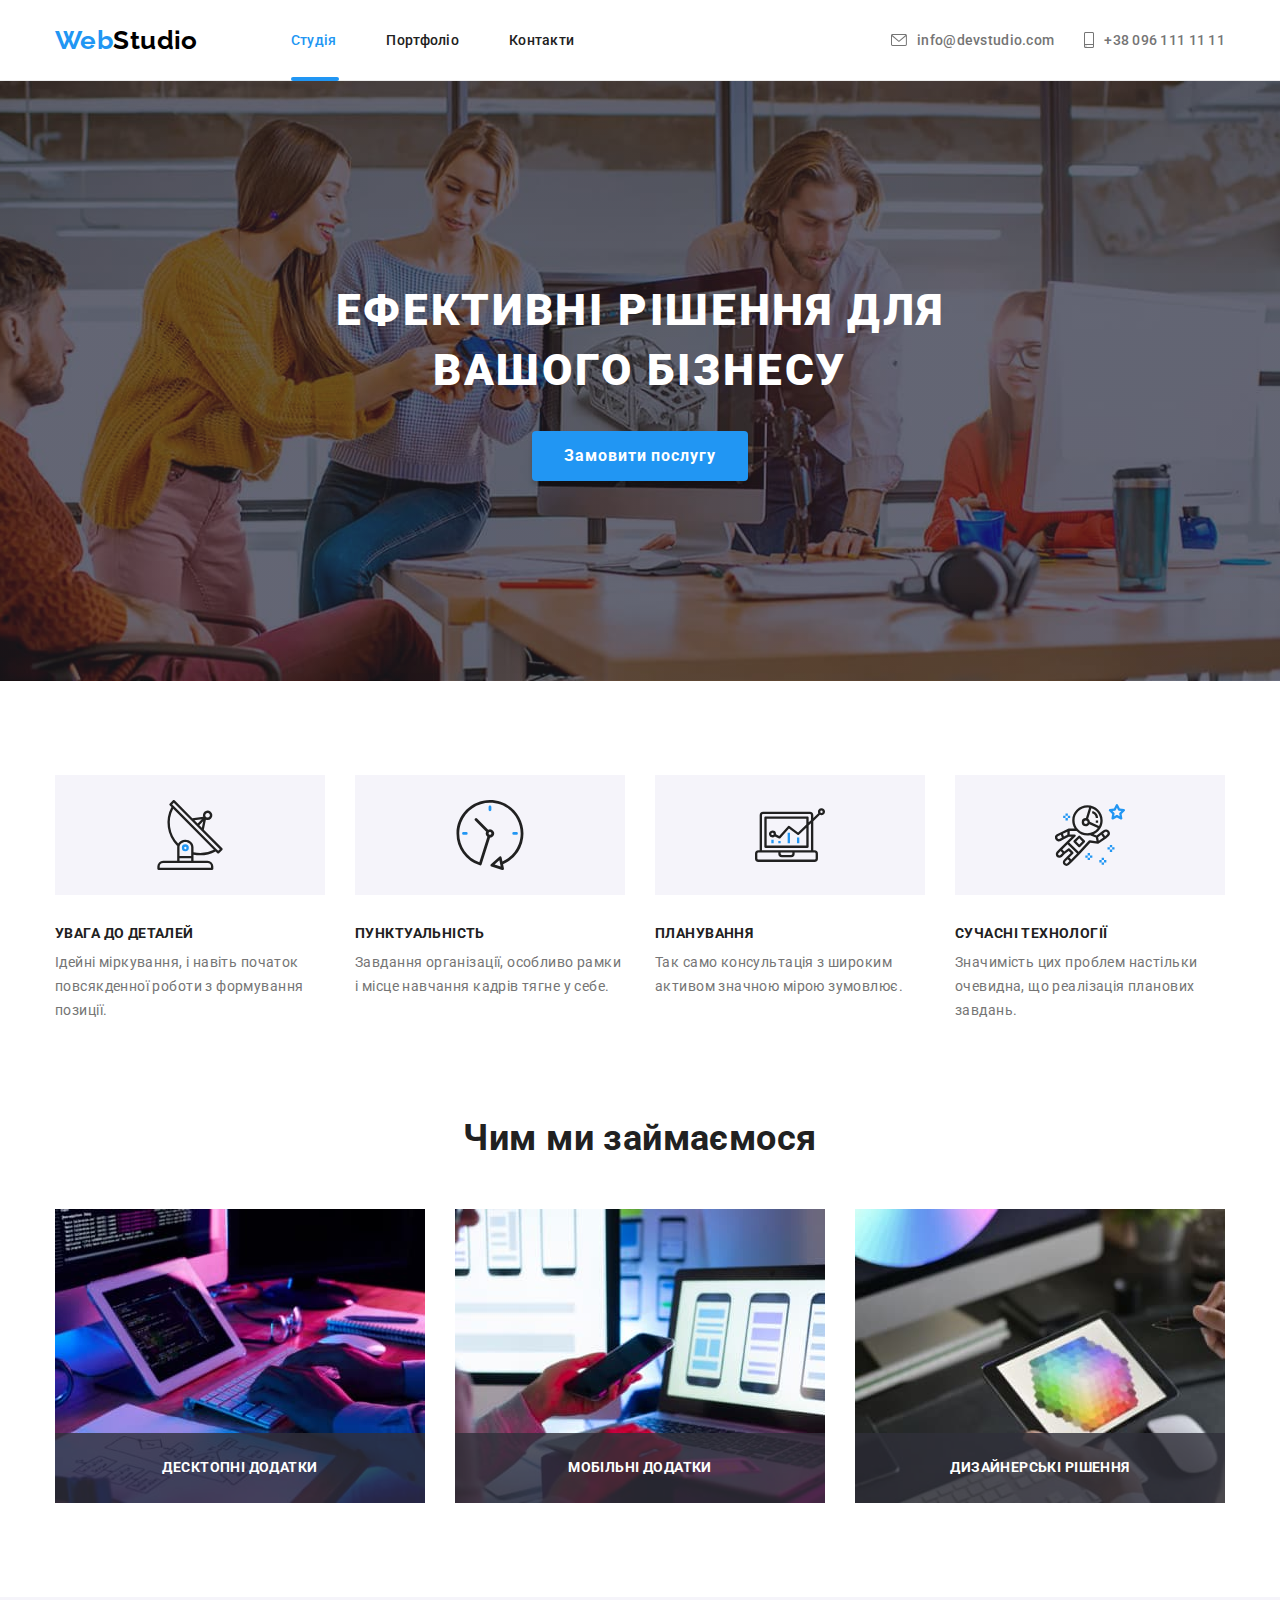
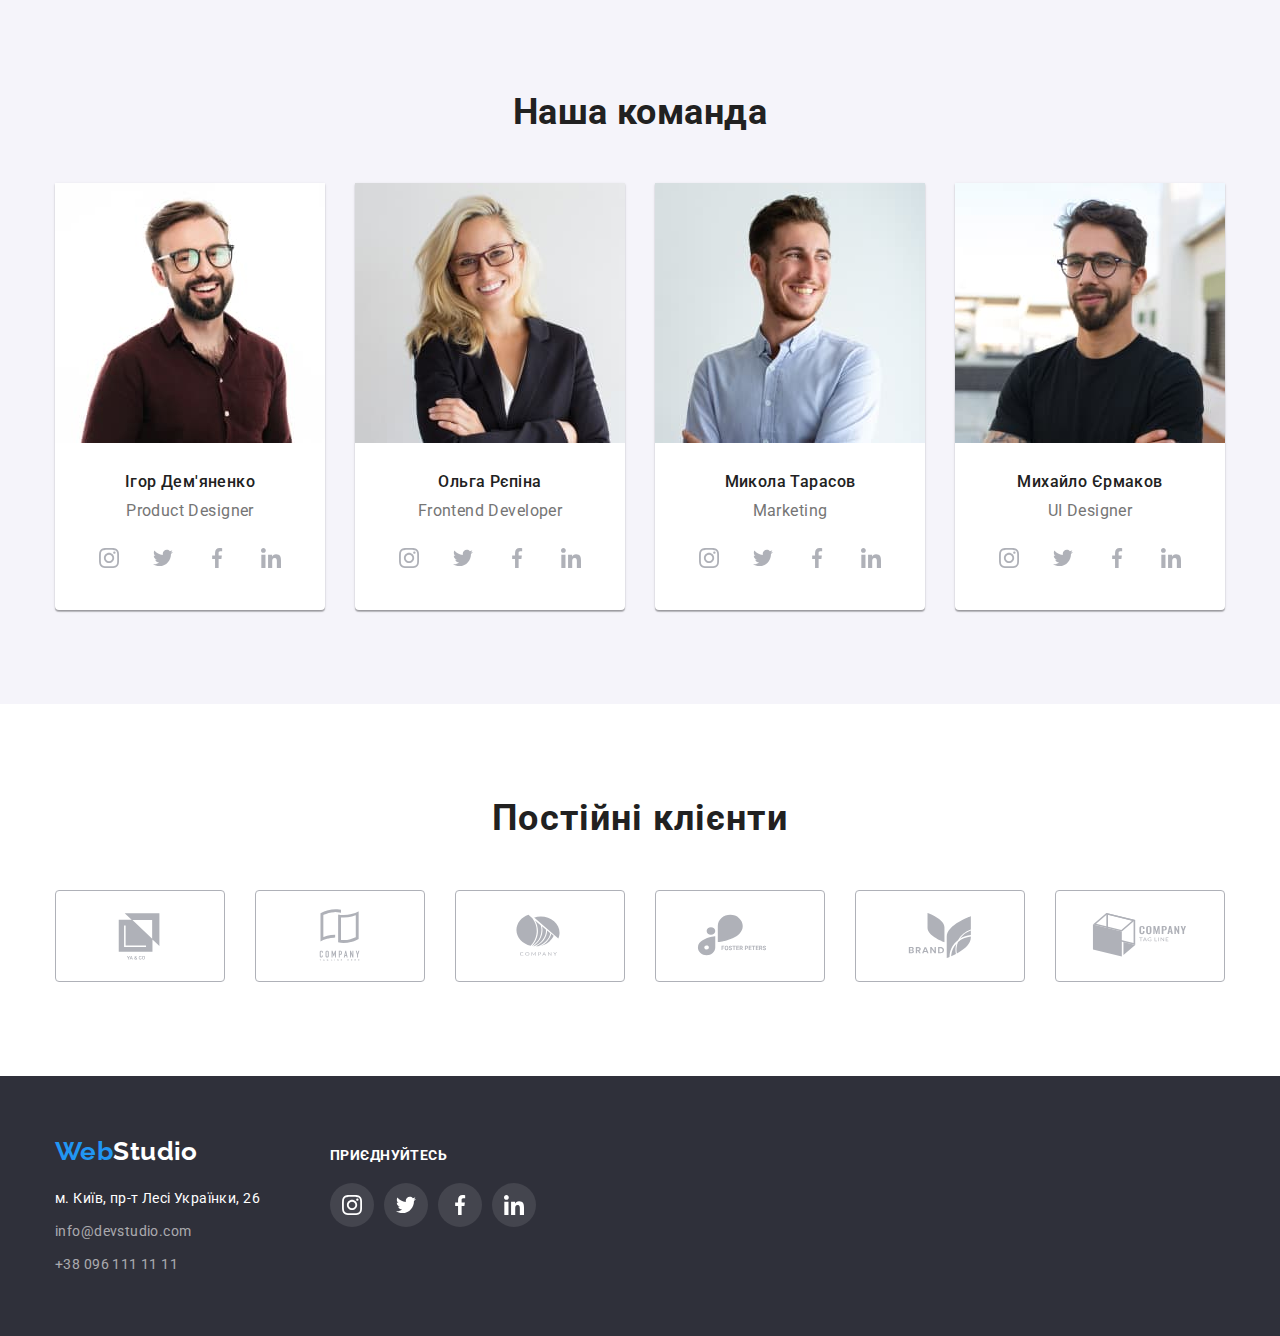
==== commit b9377b02: "d" ====
--- a/index.html
+++ b/index.html
@@ -39,7 +39,7 @@
     <section class="hero">
         <div class="container">
                     <h1 class="hero-title">Ефективні рішення для вашого бізнесу</h1>
-                    <button type="button" class="button-hero">Замовити послугу</button>
+                    <button type="button" class="button-hero" data-modal-open>Замовити послугу</button>
         </div>
     </section>
     <section class="benefits">
@@ -68,9 +68,24 @@
         <div class="container">
             <h2 class="services-title">Чим ми займаємося</h2>
         <ul class="services-list">
-            <li class="services-img"><img src="./images/pc.jpg" alt="Створення програми за допомогою написання коду" width="370" class="services-pictures"></li>
-            <li class="services-img"><img src="./images/notepad.jpg" alt="Вибір макету для створеної програми" width="370" class="services-pictures"></li>
-            <li class="services-img"><img src="./images/img.jpg" alt="Оформлення зовнішнього вигляду програми" width="370" class="services-pictures"></li>
+            <li class="services-img">
+                <div class="services-img-txt">
+                    <img src="./images/pc.jpg" alt="Створення програми за допомогою написання коду" width="370" class="services-pictures">
+                    <p class="services-text">Десктопні додатки</p>
+                </div>
+            </li>
+            <li class="services-img">
+                <div class="services-img-txt">
+                    <img src="./images/notepad.jpg" alt="Вибір макету для створеної програми" width="370" class="services-pictures">
+                    <p class="services-text">Мобільні додатки</p>
+                </div>
+            </li>
+            <li class="services-img">
+                <div class="services-img-txt">
+                    <img src="./images/img.jpg" alt="Оформлення зовнішнього вигляду програми" width="370" class="services-pictures">
+                    <p class="services-text">Дизайнерські рішення</p>
+                </div>
+            </li>
         </ul>
         </div>
     </section>
@@ -332,6 +347,16 @@
             </div>
         </div>
     </footer>
+    <div class="backdrop is-hidden" data-modal>
+        <div class="modal">
+            <button type="button" class="close-button" data-modal-close>
+                <svg class="x-button" width="11px" height="11px">
+                    <use href="./images/icons.svg#icon-x-logo"></use>
+                </svg>
+            </button>
+        </div>
+    </div>
+<script src="./js/modal.js"></script>
 </body>
 </html>
 
--- a/css/styles.css
+++ b/css/styles.css
@@ -18,6 +18,7 @@
     --border-elements-color: #ECECEC;
     --secondary-bg-color: #F5F4FA;
     --icons-default-color: #AFB1B8;
+    --timing-function: cubic-bezier(0.4, 0, 0.2, 1);
 }
 
 .container  {
@@ -182,10 +183,27 @@
     font-weight: 500;
     text-decoration: none;
     letter-spacing: 0.02em;
+
+    position: relative;
+    transition: color 250ms var(--timing-function);
 }
 
 .site-nav .link.current {
     color: var(--brand-blue-color);
+}
+
+.link.current::after {
+    content: '';
+    display: flex;
+    justify-content: center;
+    width: calc(100% + 3px);
+    height: 4px;
+    background-color: var(--brand-blue-color);
+    transform: translateY(1px);
+
+    position: absolute;
+    bottom: 0;
+    border-radius: 2px;
 }
 
 .site-nav .link:hover,
@@ -259,6 +277,7 @@
     display: inline-block;
     margin-right: 10px;
     fill: var(--secondary-text);
+    transition: fill 250ms var(--timing-function);
     
 }
 
@@ -286,12 +305,9 @@
     display: inline-block;
     margin-right: 10px;
     fill: var(--secondary-text);
+    transition: fill 250ms var(--timing-function);
     
 }
-
-
-
-
 
 
 .mail {
@@ -304,6 +320,8 @@
     font-weight: 500;
     line-height: 1.17;
     letter-spacing: 0.02em;
+
+    transition: color 250ms var(--timing-function);
 }
 .phone {
     padding: 32px 0;
@@ -315,6 +333,8 @@
     font-weight: 500;
     line-height: 1.17;
     letter-spacing: 0.02em;
+
+    transition: color 250ms var(--timing-function);
 }
 
 
@@ -513,6 +533,30 @@
 .services-img:not(:last-child) {
     margin-right: 30px;
 }
+
+.services-img-txt {
+    position: relative;
+}
+
+.services-text {
+    font-weight: 700;
+    line-height: 1.14;
+    text-align: center;
+    text-transform: uppercase;
+    color: var(--main-background-color);
+    background-color: rgba(47, 48, 58, 0.8);
+
+    margin: 0;
+    display: flex;
+    align-items: center;
+    justify-content: center;
+
+    width: 100%;
+    height: 70px;
+    position: absolute;
+    bottom: 0;
+}
+
 /* ----------------SERVICES----------------- */
 /* ----------------SERVICES----------------- */
 /* ----------------SERVICES----------------- */
@@ -601,9 +645,12 @@
     height: 100%;
     width: 100%;
     border-radius: 50%;
+    transition: background-color 250ms var(--timing-function),
+    box-shadow 250ms var(--timing-function);
 }
 .social-link-icon {
-    fill: var(--icons-default-color)
+    fill: var(--icons-default-color);
+    transition: fill 250ms var(--timing-function);
 }
 
 .social-link:hover,
@@ -654,6 +701,8 @@
     height: 92px;
     border: 1px solid #AFB1B8;
     border-radius: 4px;
+
+    transition: border-color 250ms var(--timing-function);
 }
 
 .partners-link {
@@ -662,6 +711,7 @@
     display: flex;
     justify-content: center;
     align-items: center;
+
 }
 
 .partners-item:hover,
@@ -680,6 +730,7 @@
 .partners-logo {
     display: flex;
     fill: var(--icons-default-color);
+    transition: fill 250ms var(--timing-function);
 }
 /* ----------------PARTNERS-------------- */
 /* ----------------PARTNERS-------------- */
@@ -800,6 +851,8 @@
 align-items: center;
 background-color: rgba(255, 255, 255, 0.1);
 border-radius: 50%;
+
+transition: background-color 250ms var(--timing-function);
 }
 
 .soc-icon-link:hover,
@@ -813,4 +866,60 @@
 }
 .social-container {
     margin-left: 70px;
-}+}
+
+/* ---------------MODAL---BACKDROP-------------- */
+/* ---------------MODAL---BACKDROP-------------- */
+/* ---------------MODAL---BACKDROP-------------- */
+
+.backdrop.is-hidden .modal {
+    transform: translate(-50%, -50%) scale(0.5);
+}
+
+.backdrop {
+    width: 100%;
+    height: 100%;
+    background-color: rgba(0, 0, 0, 0.2);
+    position: fixed;
+    top: 0;
+
+    opacity: 1;
+    transition: opacity 250ms var(--timing-function);
+}
+
+.modal {
+    width: 528px;   
+    min-height: 521px;
+    background-color: var(--main-background-color);
+    border-radius: 4px;
+    box-shadow: 0px 1px 3px rgba(0, 0, 0, 0.12), 0px 1px 1px rgba(0, 0, 0, 0.14), 0px 2px 1px rgba(0, 0, 0, 0.2);
+    position: absolute;
+    top: 50%;
+    left: 50%;
+    transform: translate(-50%, -50%) scale(1);
+    transition: transform 250ms var(--timing-function);
+
+}
+.close-button {
+    width: 30px;
+    height: 30px;
+    border-radius: 50%;
+    border: 1px solid rgba(0, 0, 0, 0.1);
+    cursor: pointer;
+
+    display: flex;
+    justify-content: center;
+    align-items: center;
+
+    position: absolute;
+    top: 8px;
+    right: 8px;
+}
+.is-hidden {
+    opacity: 0;
+    visibility: hidden;
+    pointer-events: none;
+}
+/* ---------------MODAL---BACKDROP-------------- */
+/* ---------------MODAL---BACKDROP-------------- */
+/* ---------------MODAL---BACKDROP-------------- */
